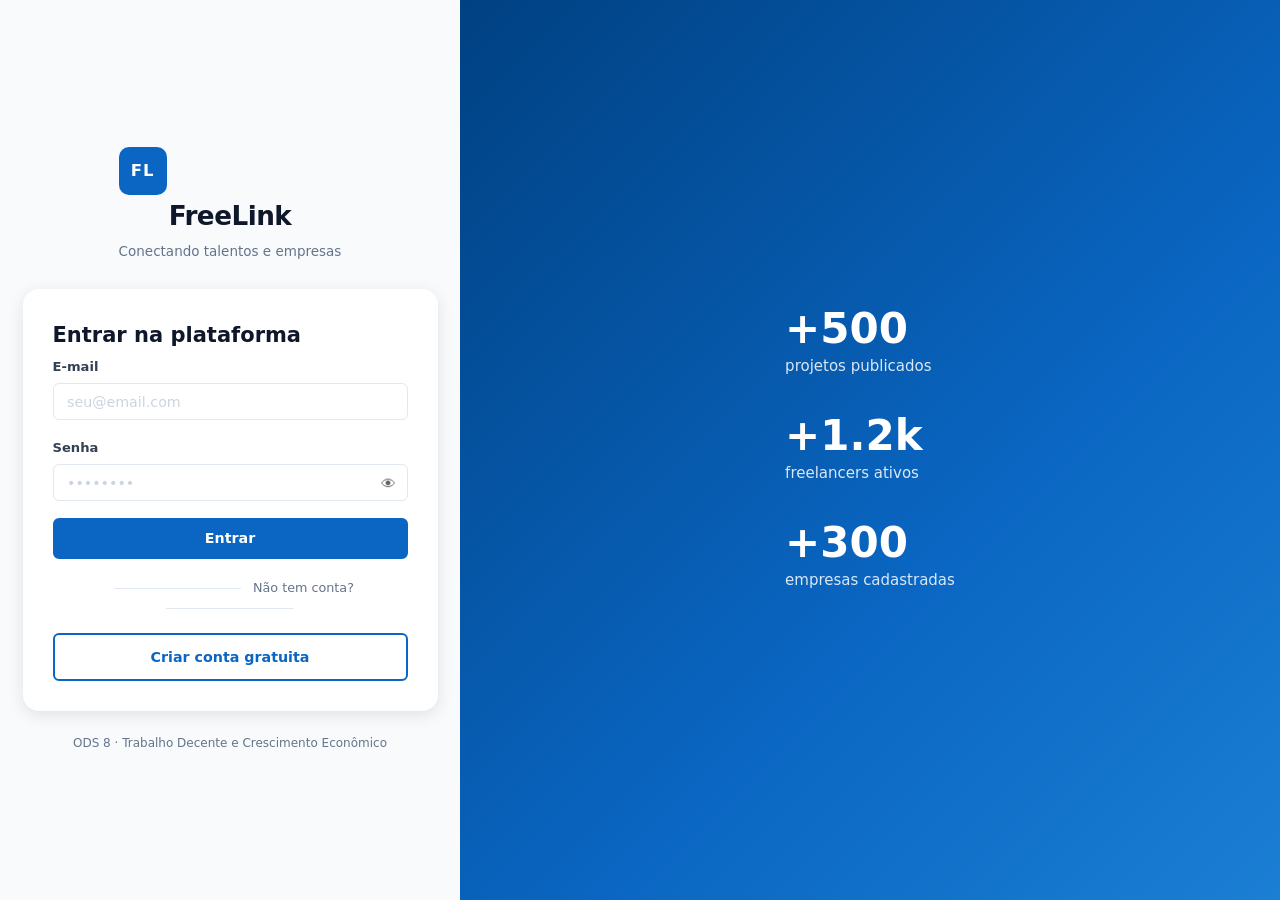
==== index.html @ c1b26df6 "Primeiro upload do projeto" ====
<!DOCTYPE html>
<html lang="pt-BR">
<head>
  <meta charset="UTF-8" />
  <meta name="viewport" content="width=device-width, initial-scale=1.0" />
  <title>FreeLink — Conectando talentos e empresas</title>
  <link rel="stylesheet" href="assets\style.css" />
</head>
<body class="auth-page">

  <div class="auth-container">
    <!-- Logo / Branding -->
    <div class="brand">
      <div class="brand-logo">FL</div>
      <h1 class="brand-name">FreeLink</h1>
      <p class="brand-tagline">Conectando talentos e empresas</p>
    </div>

    <!-- Card de Login -->
    <div class="card auth-card">
      <h2 class="card-title">Entrar na plataforma</h2>

      <div id="msg-error" class="msg msg-error hidden"></div>

      <form id="login-form" novalidate>
        <div class="form-group">
          <label for="email">E-mail</label>
          <input
            type="email"
            id="email"
            name="email"
            placeholder="seu@email.com"
            required
            autocomplete="email"
          />
        </div>

        <div class="form-group">
          <label for="senha">Senha</label>
          <div class="input-wrapper">
            <input
              type="password"
              id="senha"
              name="senha"
              placeholder="••••••••"
              required
              autocomplete="current-password"
            />
            <button type="button" class="btn-eye" id="toggle-senha" aria-label="Mostrar senha">
              👁
            </button>
          </div>
        </div>

        <button type="submit" class="btn btn-primary btn-full" id="btn-login">
          <span class="btn-text">Entrar</span>
          <span class="btn-loading hidden">Carregando...</span>
        </button>
      </form>

      <div class="auth-divider">
        <span>Não tem conta?</span>
      </div>

      <a href="pages/cadastro.html" class="btn btn-outline btn-full">
        Criar conta gratuita
      </a>
    </div>

    <!-- Rodapé da tela de auth -->
    <p class="auth-footer">
      ODS 8 · Trabalho Decente e Crescimento Econômico
    </p>
  </div>

  <!-- Painel visual decorativo (lado direito em telas grandes) -->
  <div class="auth-hero">
    <div class="hero-content">
      <div class="hero-stat">
        <span class="stat-num">+500</span>
        <span class="stat-label">projetos publicados</span>
      </div>
      <div class="hero-stat">
        <span class="stat-num">+1.2k</span>
        <span class="stat-label">freelancers ativos</span>
      </div>
      <div class="hero-stat">
        <span class="stat-num">+300</span>
        <span class="stat-label">empresas cadastradas</span>
      </div>
    </div>
  </div>

  <script src="js/auth.js"></script>
</body>
</html>
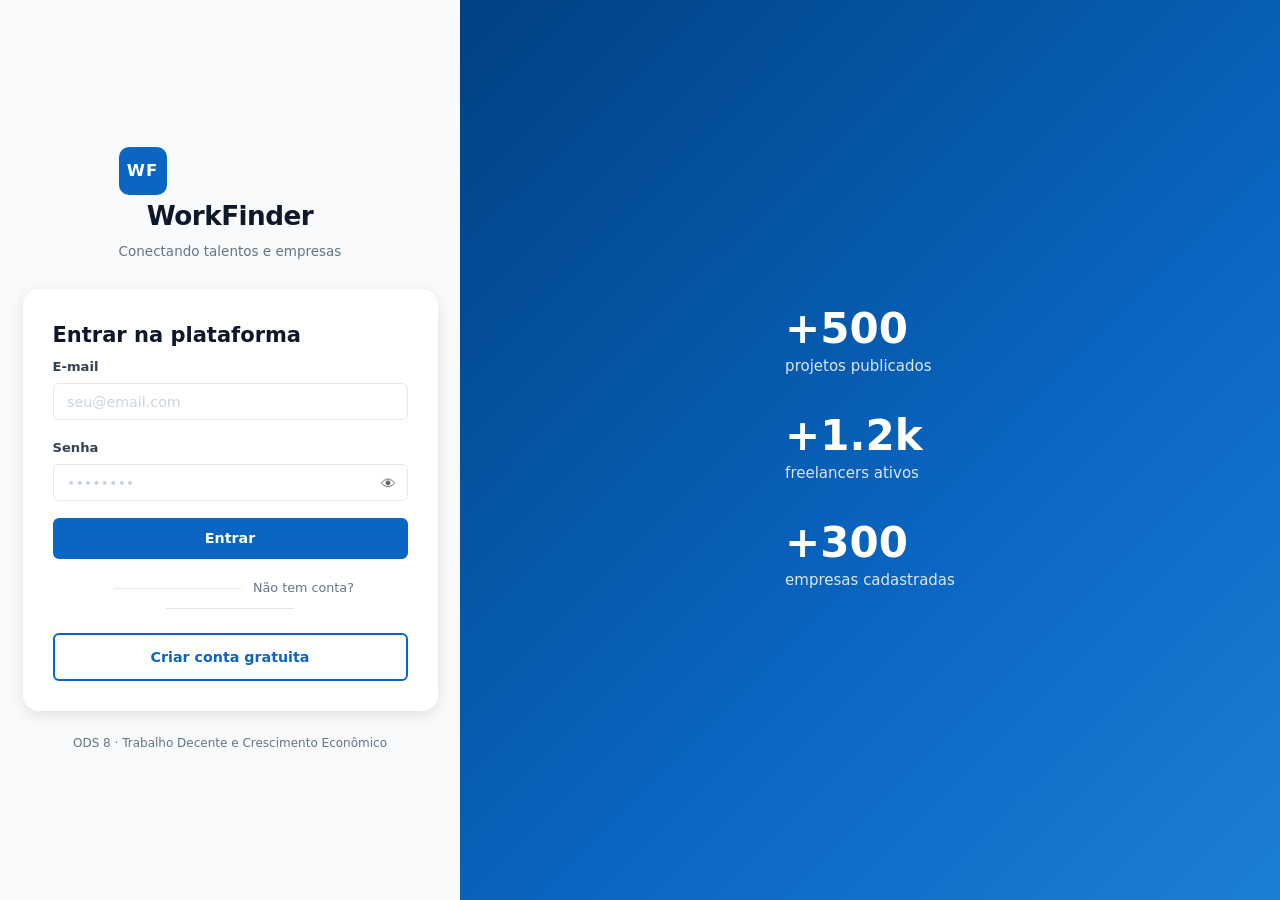
==== commit 5f05ffc8: "segunda leva de paginas" ====
--- a/index.html
+++ b/index.html
@@ -3,16 +3,17 @@
 <head>
   <meta charset="UTF-8" />
   <meta name="viewport" content="width=device-width, initial-scale=1.0" />
-  <title>FreeLink — Conectando talentos e empresas</title>
-  <link rel="stylesheet" href="assets\style.css" />
+  <meta name="description" content="WorkFinder — Conecte-se com empresas e encontre projetos freelance. Login na plataforma." />
+  <title>WorkFinder — Conectando talentos e empresas</title>
+  <link rel="stylesheet" href="assets/style.css" />
 </head>
 <body class="auth-page">
 
   <div class="auth-container">
     <!-- Logo / Branding -->
     <div class="brand">
-      <div class="brand-logo">FL</div>
-      <h1 class="brand-name">FreeLink</h1>
+      <div class="brand-logo">WF</div>
+      <h1 class="brand-name">WorkFinder</h1>
       <p class="brand-tagline">Conectando talentos e empresas</p>
     </div>
 
--- a/assets/style.css
+++ b/assets/style.css
@@ -0,0 +1,422 @@
+/* ============================================================
+   WorkFinder — style.css
+   Design: moderno, profissional, inspirado em LinkedIn
+   ============================================================ */
+
+/* ---------- Reset & Base ---------- */
+*, *::before, *::after { box-sizing: border-box; margin: 0; padding: 0; }
+
+:root {
+  /* Paleta de cores */
+  --primary:       #0A66C2;   /* azul LinkedIn */
+  --primary-dark:  #004182;
+  --primary-light: #E8F0FB;
+  --secondary:     #00A86B;   /* verde (empresa) */
+  --accent:        #F59E0B;   /* âmbar (destaque) */
+  --danger:        #DC2626;
+
+  /* Neutros */
+  --gray-50:  #F8FAFC;
+  --gray-100: #F1F5F9;
+  --gray-200: #E2E8F0;
+  --gray-300: #CBD5E1;
+  --gray-500: #64748B;
+  --gray-700: #334155;
+  --gray-900: #0F172A;
+
+  /* Layout */
+  --radius-sm:  6px;
+  --radius-md:  10px;
+  --radius-lg:  16px;
+  --shadow-sm:  0 1px 3px rgba(0,0,0,0.08);
+  --shadow-md:  0 4px 16px rgba(0,0,0,0.10);
+  --shadow-lg:  0 8px 32px rgba(0,0,0,0.14);
+
+  /* Tipografia */
+  --font: 'Segoe UI', system-ui, -apple-system, sans-serif;
+}
+
+html, body {
+  height: 100%;
+  font-family: var(--font);
+  font-size: 15px;
+  color: var(--gray-900);
+  background: var(--gray-50);
+  line-height: 1.6;
+}
+
+a { color: var(--primary); text-decoration: none; }
+a:hover { text-decoration: underline; }
+
+/* ---------- Layout da tela de Auth ---------- */
+.auth-page {
+  display: flex;
+  min-height: 100vh;
+  background: var(--gray-50);
+}
+
+.auth-container {
+  display: flex;
+  flex-direction: column;
+  align-items: center;
+  justify-content: center;
+  padding: 2rem 1.5rem;
+  width: 100%;
+  max-width: 460px;
+  min-height: 100vh;
+}
+
+.auth-container--wide {
+  max-width: 680px;
+}
+
+.auth-hero {
+  flex: 1;
+  background: linear-gradient(135deg, var(--primary-dark) 0%, var(--primary) 60%, #1B7FD4 100%);
+  display: flex;
+  align-items: center;
+  justify-content: center;
+  padding: 3rem;
+}
+
+.hero-content {
+  display: flex;
+  flex-direction: column;
+  gap: 2.5rem;
+}
+
+.hero-stat {
+  display: flex;
+  flex-direction: column;
+  color: white;
+}
+
+.stat-num {
+  font-size: 2.8rem;
+  font-weight: 700;
+  line-height: 1;
+}
+
+.stat-label {
+  font-size: 1rem;
+  opacity: 0.85;
+  margin-top: 0.25rem;
+}
+
+@media (max-width: 768px) {
+  .auth-hero { display: none; }
+  .auth-container { max-width: 100%; }
+}
+
+/* ---------- Branding ---------- */
+.brand {
+  text-align: center;
+  margin-bottom: 1.75rem;
+}
+
+.brand--small {
+  display: flex;
+  align-items: center;
+  gap: 0.75rem;
+  margin-bottom: 1.5rem;
+}
+
+.brand-logo {
+  width: 48px;
+  height: 48px;
+  background: var(--primary);
+  color: white;
+  font-weight: 700;
+  font-size: 1.1rem;
+  border-radius: var(--radius-md);
+  display: flex;
+  align-items: center;
+  justify-content: center;
+  letter-spacing: 1px;
+}
+
+.brand--small .brand-logo { width: 36px; height: 36px; font-size: 0.9rem; }
+
+.brand-name {
+  font-size: 1.75rem;
+  font-weight: 700;
+  color: var(--gray-900);
+  letter-spacing: -0.5px;
+}
+
+.brand--small .brand-name { font-size: 1.35rem; }
+
+.brand-tagline {
+  color: var(--gray-500);
+  font-size: 0.9rem;
+  margin-top: 0.25rem;
+}
+
+/* ---------- Card ---------- */
+.card {
+  background: white;
+  border-radius: var(--radius-lg);
+  box-shadow: var(--shadow-md);
+  padding: 2rem;
+  width: 100%;
+}
+
+.auth-card--wide { padding: 2rem 2.5rem; }
+
+.card-title {
+  font-size: 1.4rem;
+  font-weight: 700;
+  color: var(--gray-900);
+  margin-bottom: 0.25rem;
+}
+
+.card-subtitle {
+  color: var(--gray-500);
+  font-size: 0.9rem;
+  margin-bottom: 1.5rem;
+}
+
+/* ---------- Forms ---------- */
+.form-group {
+  display: flex;
+  flex-direction: column;
+  gap: 0.4rem;
+  margin-bottom: 1.1rem;
+}
+
+.form-row {
+  display: grid;
+  grid-template-columns: 1fr 1fr;
+  gap: 1rem;
+}
+
+@media (max-width: 600px) {
+  .form-row { grid-template-columns: 1fr; }
+}
+
+label {
+  font-size: 0.875rem;
+  font-weight: 600;
+  color: var(--gray-700);
+}
+
+input[type="text"],
+input[type="email"],
+input[type="password"],
+input[type="url"],
+select,
+textarea {
+  width: 100%;
+  padding: 0.65rem 0.9rem;
+  border: 1.5px solid var(--gray-200);
+  border-radius: var(--radius-sm);
+  font-family: var(--font);
+  font-size: 0.95rem;
+  color: var(--gray-900);
+  background: white;
+  transition: border-color 0.2s, box-shadow 0.2s;
+  outline: none;
+}
+
+input:focus, select:focus, textarea:focus {
+  border-color: var(--primary);
+  box-shadow: 0 0 0 3px rgba(10, 102, 194, 0.12);
+}
+
+input::placeholder, textarea::placeholder { color: var(--gray-300); }
+
+textarea { resize: vertical; }
+
+.input-wrapper { position: relative; }
+.input-wrapper input { padding-right: 2.5rem; }
+
+.btn-eye {
+  position: absolute;
+  right: 0.75rem;
+  top: 50%;
+  transform: translateY(-50%);
+  background: none;
+  border: none;
+  cursor: pointer;
+  font-size: 1rem;
+  opacity: 0.6;
+  padding: 0;
+  line-height: 1;
+}
+
+.btn-eye:hover { opacity: 1; }
+
+.form-hint {
+  font-size: 0.78rem;
+  color: var(--gray-500);
+  margin-top: 0.2rem;
+}
+
+.form-check {
+  display: flex;
+  align-items: flex-start;
+  gap: 0.5rem;
+  margin-bottom: 1.25rem;
+  font-size: 0.875rem;
+  color: var(--gray-700);
+}
+
+.form-check input[type="checkbox"] { margin-top: 2px; accent-color: var(--primary); }
+
+/* ---------- Botões ---------- */
+.btn {
+  display: inline-flex;
+  align-items: center;
+  justify-content: center;
+  gap: 0.5rem;
+  padding: 0.7rem 1.4rem;
+  border-radius: var(--radius-sm);
+  font-family: var(--font);
+  font-size: 0.95rem;
+  font-weight: 600;
+  cursor: pointer;
+  border: 2px solid transparent;
+  transition: background 0.18s, border-color 0.18s, box-shadow 0.18s, transform 0.1s;
+  text-decoration: none;
+}
+
+.btn:hover { text-decoration: none; }
+.btn:active { transform: scale(0.98); }
+
+.btn-primary {
+  background: var(--primary);
+  color: white;
+  border-color: var(--primary);
+}
+.btn-primary:hover { background: var(--primary-dark); border-color: var(--primary-dark); }
+
+.btn-outline {
+  background: transparent;
+  color: var(--primary);
+  border-color: var(--primary);
+}
+.btn-outline:hover { background: var(--primary-light); }
+
+.btn-full { width: 100%; }
+
+.btn-back {
+  background: none;
+  border: none;
+  color: var(--gray-500);
+  font-size: 0.875rem;
+  cursor: pointer;
+  padding: 0;
+  font-family: var(--font);
+  display: flex;
+  align-items: center;
+  gap: 0.3rem;
+  margin-bottom: 0.75rem;
+}
+.btn-back:hover { color: var(--primary); }
+
+/* ---------- Divisor auth ---------- */
+.auth-divider {
+  text-align: center;
+  color: var(--gray-500);
+  font-size: 0.85rem;
+  margin: 1.25rem 0 1rem;
+  position: relative;
+}
+
+.auth-divider::before,
+.auth-divider::after {
+  content: '';
+  display: inline-block;
+  width: 36%;
+  height: 1px;
+  background: var(--gray-200);
+  vertical-align: middle;
+  margin: 0 0.5rem;
+}
+
+/* ---------- Mensagens ---------- */
+.msg {
+  padding: 0.65rem 1rem;
+  border-radius: var(--radius-sm);
+  font-size: 0.875rem;
+  margin-bottom: 1rem;
+}
+
+.msg-error {
+  background: #FEF2F2;
+  color: var(--danger);
+  border: 1px solid #FECACA;
+}
+
+.msg-success {
+  background: #F0FDF4;
+  color: #16A34A;
+  border: 1px solid #BBF7D0;
+}
+
+/* ---------- Tipo de conta (seleção) ---------- */
+.tipo-grid {
+  display: grid;
+  grid-template-columns: 1fr 1fr;
+  gap: 1rem;
+  margin-top: 1.25rem;
+}
+
+@media (max-width: 500px) {
+  .tipo-grid { grid-template-columns: 1fr; }
+}
+
+.tipo-card {
+  display: flex;
+  flex-direction: column;
+  align-items: center;
+  text-align: center;
+  gap: 0.6rem;
+  padding: 1.75rem 1rem;
+  border: 2px solid var(--gray-200);
+  border-radius: var(--radius-md);
+  background: white;
+  cursor: pointer;
+  transition: border-color 0.2s, box-shadow 0.2s, transform 0.15s;
+  font-family: var(--font);
+}
+
+.tipo-card:hover {
+  border-color: var(--primary);
+  box-shadow: 0 0 0 3px rgba(10, 102, 194, 0.1);
+  transform: translateY(-2px);
+}
+
+.tipo-icon { font-size: 2.2rem; }
+
+.tipo-label {
+  font-weight: 700;
+  font-size: 1rem;
+  color: var(--gray-900);
+}
+
+.tipo-desc {
+  font-size: 0.82rem;
+  color: var(--gray-500);
+  line-height: 1.4;
+}
+
+/* ---------- Steps ---------- */
+
+.step.hidden { display: none; }
+.step.active { display: block; }
+
+.step-header {
+  margin-bottom: 1.25rem;
+}
+
+/* ---------- Rodapé auth ---------- */
+.auth-footer {
+  margin-top: 1.5rem;
+  font-size: 0.8rem;
+  color: var(--gray-500);
+  text-align: center;
+}
+
+/* ---------- Utilidades ---------- */
+.hidden { display: none !important; }
